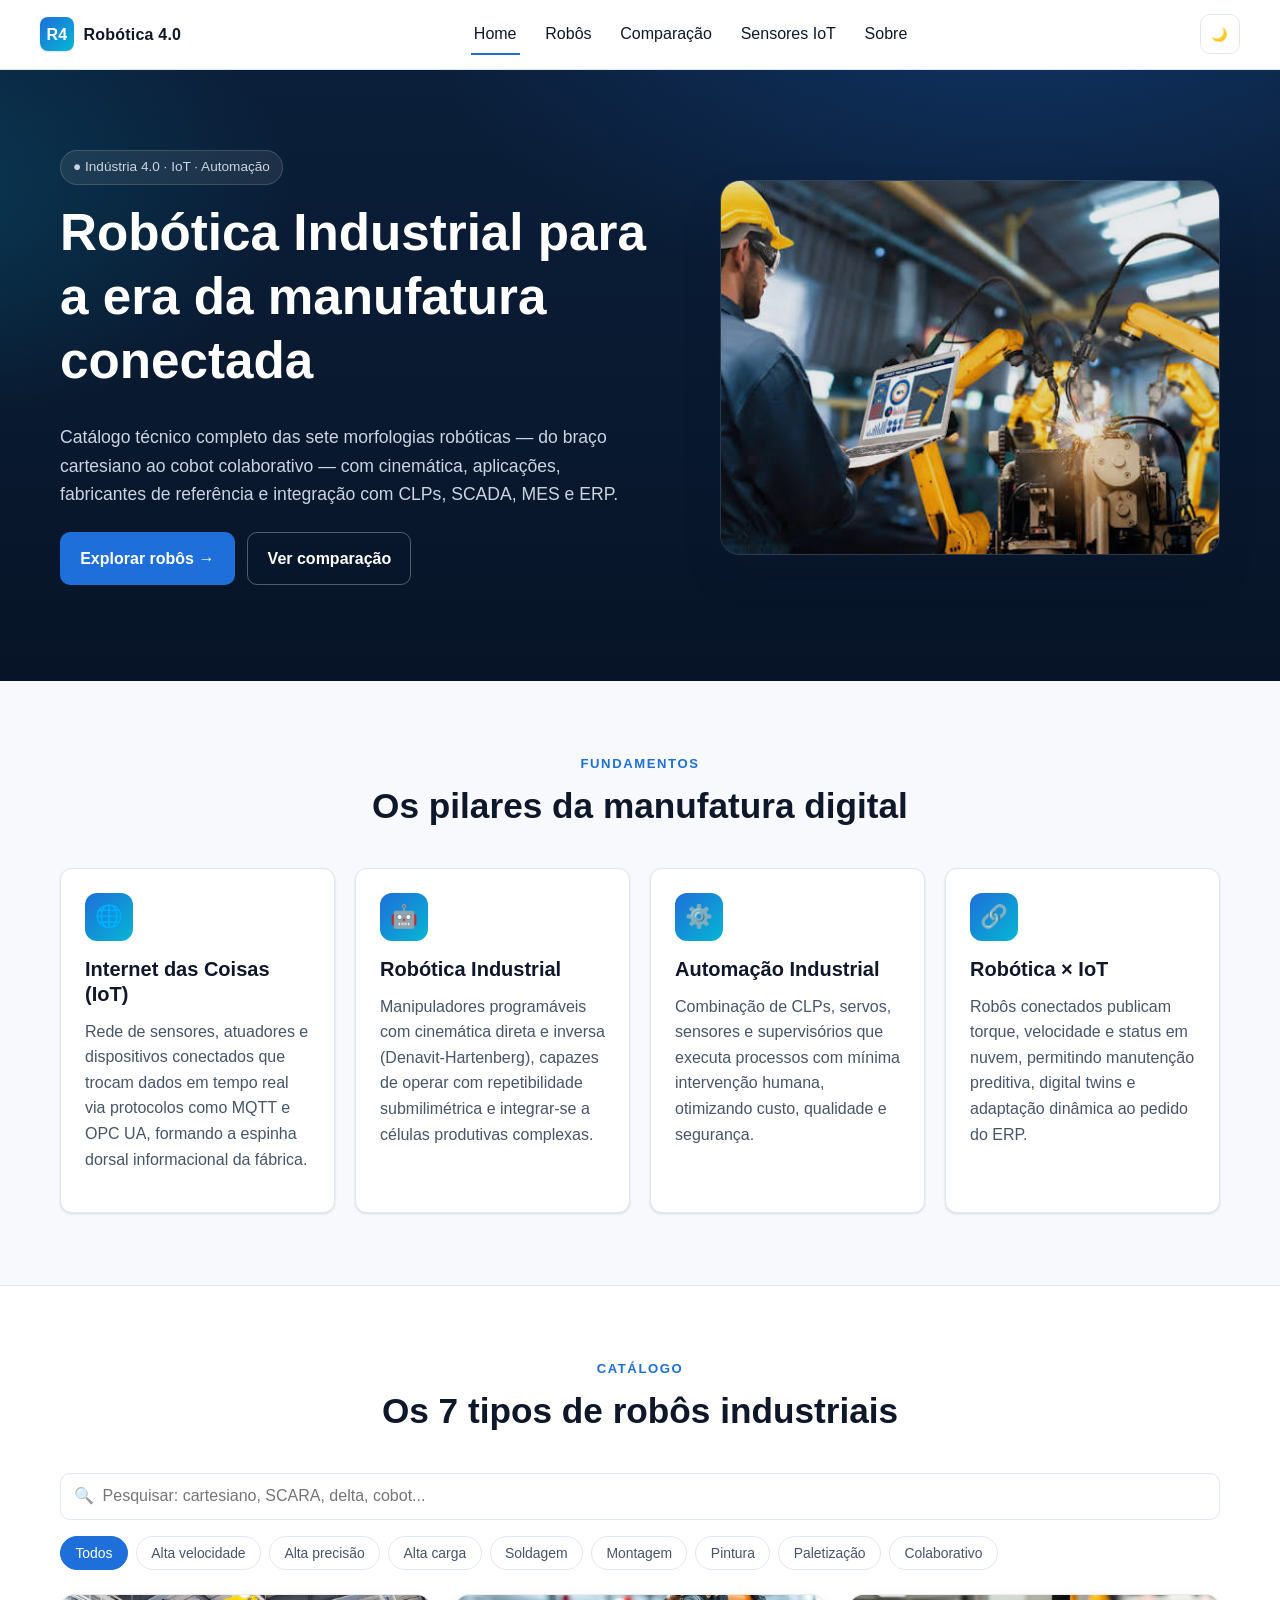
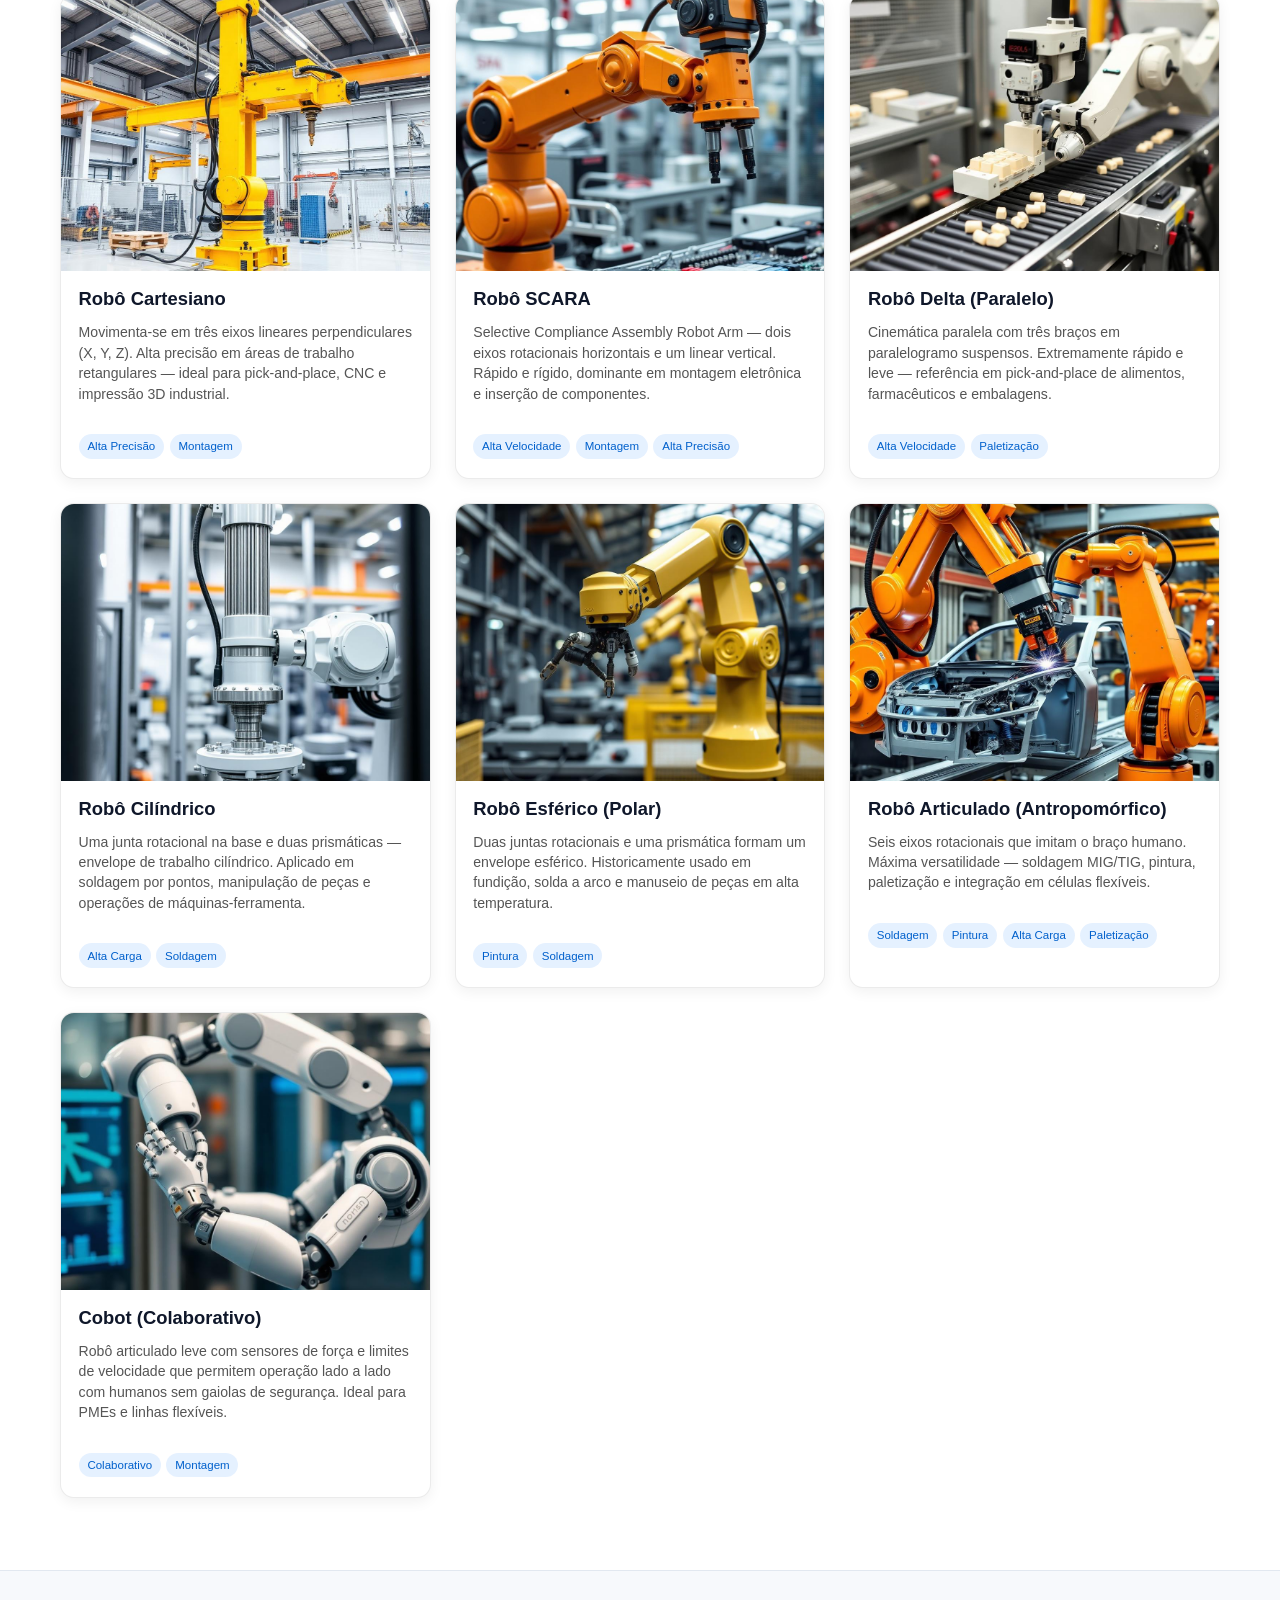
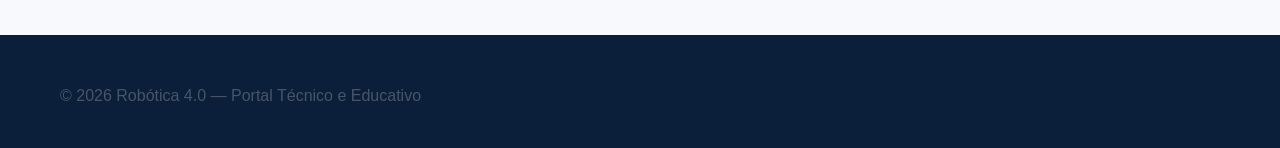
==== index.html @ 8efeae7a "Primeiro commit do projeto" ====
<!DOCTYPE html>
<html lang="pt-BR">
<head>
<meta charset="UTF-8"/>
<meta name="viewport" content="width=device-width, initial-scale=1"/>
<meta name="description" content="Portal técnico e educativo sobre Robótica Industrial, IoT e Indústria 4.0. Sete morfologias robóticas, fabricantes e integração com CLPs, SCADA, MES e ERP."/>
<title>Robótica Industrial 4.0 — Portal Técnico e Educativo</title>
<link rel="stylesheet" href="css/style.css"/>
<link rel="stylesheet" href="css/animations.css"/>
<link rel="stylesheet" href="css/responsive.css"/>
<style>
.grid-robos{display:grid;grid-template-columns:repeat(auto-fill,minmax(300px,1fr));gap:1.5rem;margin-top:1.5rem}
.robo-card{background:var(--card-bg,#fff);border:1px solid rgba(0,0,0,.08);border-radius:14px;overflow:hidden;box-shadow:0 4px 14px rgba(0,0,0,.06);transition:transform .25s ease,box-shadow .25s ease;display:flex;flex-direction:column}
.robo-card:hover{transform:translateY(-4px);box-shadow:0 10px 28px rgba(0,0,0,.12)}
.robo-img{aspect-ratio:4/3;overflow:hidden;background:#f2f2f2}
.robo-img img{width:100%;height:100%;object-fit:cover;display:block;transition:transform .4s ease}
.robo-card:hover .robo-img img{transform:scale(1.05)}
.robo-body{padding:1rem 1.1rem 1.2rem;display:flex;flex-direction:column;gap:.5rem}
.robo-body h3{margin:0 0 .25rem;font-size:1.15rem}
.robo-meta{font-size:.88rem;line-height:1.45;color:var(--text-muted,#555)}
.robo-tags{display:flex;flex-wrap:wrap;gap:.35rem;margin-top:.5rem}
.robo-tag{font-size:.72rem;padding:.2rem .55rem;border-radius:999px;background:rgba(0,120,255,.1);color:#0060cc;text-transform:capitalize}
.robo-card.oculto{display:none}
</style>
</head>
<body>

<header class="site-header">
  <div class="container nav">
    <a href="index.html" class="logo"><span class="logo-mark">R4</span> Robótica 4.0</a>
    <nav>
      <ul class="nav-menu">
        <li><a href="index.html">Home</a></li>
        <li><a href="index.html#robos">Robôs</a></li>
        <li><a href="compare.html">Comparação</a></li>
        <li><a href="sensores.html">Sensores IoT</a></li>
        <li><a href="about.html">Sobre</a></li>
      </ul>
    </nav>
    <div style="display:flex;gap:.5rem;align-items:center">
      <button class="icone-btn" id="toggle-tema" title="Alternar tema">🌙</button>
      <button class="icone-btn hamburguer" aria-label="Menu" aria-expanded="false">☰</button>
    </div>
  </div>
</header>

<section class="hero">
  <div class="container">
    <div class="anim-fade-up">
      <span class="badge">● Indústria 4.0 · IoT · Automação</span>
      <h1>Robótica Industrial para a era da manufatura conectada</h1>
      <p>Catálogo técnico completo das sete morfologias robóticas — do braço cartesiano ao cobot colaborativo — com cinemática, aplicações, fabricantes de referência e integração com CLPs, SCADA, MES e ERP.</p>
      <div class="hero-acoes">
        <a href="#robos" class="btn btn-primario">Explorar robôs →</a>
        <a href="compare.html" class="btn btn-secundario">Ver comparação</a>
      </div>
    </div>
    <div class="hero-visual anim-fade-in">
      <img src="images/industrialRobo.jpg" alt="Braço robótico industrial em operação"/>
    </div>
  </div>
</section>

<main>
<section class="secao">
  <div class="container">
    <div class="secao-titulo"><small>Fundamentos</small><h2>Os pilares da manufatura digital</h2></div>
    <div class="conceitos">
      <article class="conceito-card reveal"><div class="conceito-icon">🌐</div><h3>Internet das Coisas (IoT)</h3><p>Rede de sensores, atuadores e dispositivos conectados que trocam dados em tempo real via protocolos como MQTT e OPC UA, formando a espinha dorsal informacional da fábrica.</p></article>
      <article class="conceito-card reveal"><div class="conceito-icon">🤖</div><h3>Robótica Industrial</h3><p>Manipuladores programáveis com cinemática direta e inversa (Denavit-Hartenberg), capazes de operar com repetibilidade submilimétrica e integrar-se a células produtivas complexas.</p></article>
      <article class="conceito-card reveal"><div class="conceito-icon">⚙️</div><h3>Automação Industrial</h3><p>Combinação de CLPs, servos, sensores e supervisórios que executa processos com mínima intervenção humana, otimizando custo, qualidade e segurança.</p></article>
      <article class="conceito-card reveal"><div class="conceito-icon">🔗</div><h3>Robótica × IoT</h3><p>Robôs conectados publicam torque, velocidade e status em nuvem, permitindo manutenção preditiva, digital twins e adaptação dinâmica ao pedido do ERP.</p></article>
    </div>
  </div>
</section>

<section class="secao secao-alt" id="robos">
  <div class="container">
    <div class="secao-titulo"><small>Catálogo</small><h2>Os 7 tipos de robôs industriais</h2></div>

    <div class="ferramentas">
      <div class="busca"><input type="search" id="busca-robo" placeholder="Pesquisar: cartesiano, SCARA, delta, cobot..."/></div>
      <div class="filtros" role="tablist" aria-label="Filtros">
        <button class="chip ativo" data-filtro="todos">Todos</button>
        <button class="chip" data-filtro="alta-velocidade">Alta velocidade</button>
        <button class="chip" data-filtro="alta-precisao">Alta precisão</button>
        <button class="chip" data-filtro="alta-carga">Alta carga</button>
        <button class="chip" data-filtro="soldagem">Soldagem</button>
        <button class="chip" data-filtro="montagem">Montagem</button>
        <button class="chip" data-filtro="pintura">Pintura</button>
        <button class="chip" data-filtro="paletizacao">Paletização</button>
        <button class="chip" data-filtro="colaborativo">Colaborativo</button>
      </div>
    </div>

    <div class="grid-robos" id="grid-robos">

      <article class="robo-card reveal" data-tags="alta-precisao montagem" data-nome="robô cartesiano">
        <div class="robo-img"><img src="images/cartesiano.jpg" alt="Robô Cartesiano"/></div>
        <div class="robo-body">
          <h3>Robô Cartesiano</h3>
          <p class="robo-meta">Movimenta-se em três eixos lineares perpendiculares (X, Y, Z). Alta precisão em áreas de trabalho retangulares — ideal para pick-and-place, CNC e impressão 3D industrial.</p>
          <div class="robo-tags"><span class="robo-tag">alta precisão</span><span class="robo-tag">montagem</span></div>
        </div>
      </article>

      <article class="robo-card reveal" data-tags="alta-velocidade montagem alta-precisao" data-nome="robô scara">
        <div class="robo-img"><img src="images/scara.jpg" alt="Robô SCARA"/></div>
        <div class="robo-body">
          <h3>Robô SCARA</h3>
          <p class="robo-meta">Selective Compliance Assembly Robot Arm — dois eixos rotacionais horizontais e um linear vertical. Rápido e rígido, dominante em montagem eletrônica e inserção de componentes.</p>
          <div class="robo-tags"><span class="robo-tag">alta velocidade</span><span class="robo-tag">montagem</span><span class="robo-tag">alta precisão</span></div>
        </div>
      </article>

      <article class="robo-card reveal" data-tags="alta-velocidade paletizacao" data-nome="robô delta paralelo">
        <div class="robo-img"><img src="images/delta.jpg" alt="Robô Delta"/></div>
        <div class="robo-body">
          <h3>Robô Delta (Paralelo)</h3>
          <p class="robo-meta">Cinemática paralela com três braços em paralelogramo suspensos. Extremamente rápido e leve — referência em pick-and-place de alimentos, farmacêuticos e embalagens.</p>
          <div class="robo-tags"><span class="robo-tag">alta velocidade</span><span class="robo-tag">paletização</span></div>
        </div>
      </article>

      <article class="robo-card reveal" data-tags="alta-carga soldagem" data-nome="robô cilíndrico">
        <div class="robo-img"><img src="images/cilindrico.jpg" alt="Robô Cilíndrico"/></div>
        <div class="robo-body">
          <h3>Robô Cilíndrico</h3>
          <p class="robo-meta">Uma junta rotacional na base e duas prismáticas — envelope de trabalho cilíndrico. Aplicado em soldagem por pontos, manipulação de peças e operações de máquinas-ferramenta.</p>
          <div class="robo-tags"><span class="robo-tag">alta carga</span><span class="robo-tag">soldagem</span></div>
        </div>
      </article>

      <article class="robo-card reveal" data-tags="pintura soldagem" data-nome="robô esférico polar">
        <div class="robo-img"><img src="images/esferico.jpg" alt="Robô Esférico"/></div>
        <div class="robo-body">
          <h3>Robô Esférico (Polar)</h3>
          <p class="robo-meta">Duas juntas rotacionais e uma prismática formam um envelope esférico. Historicamente usado em fundição, solda a arco e manuseio de peças em alta temperatura.</p>
          <div class="robo-tags"><span class="robo-tag">pintura</span><span class="robo-tag">soldagem</span></div>
        </div>
      </article>

      <article class="robo-card reveal" data-tags="soldagem pintura alta-carga paletizacao" data-nome="robô articulado antropomórfico">
        <div class="robo-img"><img src="images/articulado.jpg" alt="Robô Articulado"/></div>
        <div class="robo-body">
          <h3>Robô Articulado (Antropomórfico)</h3>
          <p class="robo-meta">Seis eixos rotacionais que imitam o braço humano. Máxima versatilidade — soldagem MIG/TIG, pintura, paletização e integração em células flexíveis.</p>
          <div class="robo-tags"><span class="robo-tag">soldagem</span><span class="robo-tag">pintura</span><span class="robo-tag">alta carga</span><span class="robo-tag">paletização</span></div>
        </div>
      </article>

      <article class="robo-card reveal" data-tags="colaborativo montagem" data-nome="cobot colaborativo">
        <div class="robo-img"><img src="images/cobot.jpg" alt="Cobot Colaborativo"/></div>
        <div class="robo-body">
          <h3>Cobot (Colaborativo)</h3>
          <p class="robo-meta">Robô articulado leve com sensores de força e limites de velocidade que permitem operação lado a lado com humanos sem gaiolas de segurança. Ideal para PMEs e linhas flexíveis.</p>
          <div class="robo-tags"><span class="robo-tag">colaborativo</span><span class="robo-tag">montagem</span></div>
        </div>
      </article>

    </div>
  </div>
</section>
</main>

<footer class="site-footer">
  <div class="container">
    <p>© <span id="ano"></span> Robótica 4.0 — Portal Técnico e Educativo</p>
  </div>
</footer>

<div class="modal" id="modal" aria-hidden="true">
  <button class="modal-fechar" aria-label="Fechar">✕</button>
  <img src="" alt=""/>
</div>

<script>document.getElementById("ano").textContent = new Date().getFullYear();</script>
<script src="js/script.js"></script>
<script src="js/menu.js"></script>
<script>
// Busca + filtros (substitui cards.js/search.js pois os cards já estão no HTML)
(function(){
  const busca = document.getElementById('busca-robo');
  const chips = document.querySelectorAll('.chip');
  const cards = document.querySelectorAll('.robo-card');
  let filtro = 'todos';
  function aplicar(){
    const q = (busca?.value || '').toLowerCase().trim();
    cards.forEach(c=>{
      const nome = (c.getAttribute('data-nome')||'').toLowerCase();
      const tags = (c.getAttribute('data-tags')||'').toLowerCase();
      const okFiltro = filtro==='todos' || tags.split(/\s+/).includes(filtro);
      const okBusca = !q || nome.includes(q) || tags.includes(q);
      c.classList.toggle('oculto', !(okFiltro && okBusca));
    });
  }
  chips.forEach(ch=>ch.addEventListener('click',()=>{
    chips.forEach(x=>x.classList.remove('ativo'));
    ch.classList.add('ativo');
    filtro = ch.getAttribute('data-filtro');
    aplicar();
  }));
  busca?.addEventListener('input', aplicar);
})();
</script>
</body>
</html>
---- css/style.css ----
/* =========================================================
   ROBÓTICA INDUSTRIAL — Estilo Principal
   Design inspirado em Indústria 4.0 (azul / cinza / branco)
   ========================================================= */

/* Variáveis globais de tema */
:root {
  --azul-900: #0b1f3a;
  --azul-700: #123c6e;
  --azul-500: #1e6fd9;
  --azul-300: #64a6ff;
  --ciano:    #06b6d4;
  --cinza-900:#0f172a;
  --cinza-700:#334155;
  --cinza-500:#64748b;
  --cinza-300:#cbd5e1;
  --cinza-100:#f1f5f9;
  --branco:   #ffffff;

  --bg:        #f7f9fc;
  --superficie:#ffffff;
  --texto:     #0f172a;
  --texto-suave:#475569;
  --borda:     #e2e8f0;

  --primaria:  var(--azul-500);
  --primaria-hover: var(--azul-700);
  --acento:    var(--ciano);

  --sombra-sm: 0 1px 2px rgba(15,23,42,.06), 0 1px 3px rgba(15,23,42,.08);
  --sombra-md: 0 6px 20px rgba(15,23,42,.08);
  --sombra-lg: 0 20px 40px rgba(15,23,42,.12);

  --raio-sm: 6px;
  --raio:    12px;
  --raio-lg: 20px;

  --largura-max: 1200px;

  --transicao: 250ms cubic-bezier(.2,.7,.2,1);
}

/* Tema escuro */
html[data-tema="escuro"] {
  --bg:        #0b1220;
  --superficie:#111a2e;
  --texto:     #e2e8f0;
  --texto-suave:#94a3b8;
  --borda:     #1e293b;
  --primaria:  var(--azul-300);
  --primaria-hover: var(--azul-500);
}

/* Reset básico */
*, *::before, *::after { box-sizing: border-box; }
html { scroll-behavior: smooth; }
body {
  margin: 0;
  font-family: 'Segoe UI', Roboto, 'Helvetica Neue', Arial, sans-serif;
  background: var(--bg);
  color: var(--texto);
  line-height: 1.6;
  -webkit-font-smoothing: antialiased;
}
img { max-width: 100%; display: block; }
a { color: var(--primaria); text-decoration: none; transition: color var(--transicao); }
a:hover { color: var(--primaria-hover); }
h1,h2,h3,h4 { color: var(--texto); line-height: 1.25; margin: 0 0 .6em; }
h1 { font-size: clamp(1.9rem, 3vw + 1rem, 3.2rem); }
h2 { font-size: clamp(1.5rem, 1.5vw + 1rem, 2.2rem); }
h3 { font-size: 1.25rem; }
p  { color: var(--texto-suave); margin: 0 0 1em; }

.container {
  max-width: var(--largura-max);
  margin: 0 auto;
  padding: 0 1.25rem;
}

/* ---------------- Header / Menu ---------------- */
.site-header {
  position: sticky; top: 0; z-index: 100;
  background: color-mix(in srgb, var(--superficie) 92%, transparent);
  backdrop-filter: saturate(160%) blur(12px);
  border-bottom: 1px solid var(--borda);
}
.nav {
  display: flex; align-items: center; justify-content: space-between;
  padding: .9rem 0;
}
.logo {
  display: flex; align-items: center; gap: .6rem;
  font-weight: 800; letter-spacing: .2px; color: var(--texto);
}
.logo-mark {
  width: 34px; height: 34px; border-radius: 8px;
  background: linear-gradient(135deg, var(--azul-500), var(--ciano));
  display: grid; place-items: center; color: #fff; font-weight: 900;
  box-shadow: var(--sombra-sm);
}
.nav-menu {
  display: flex; gap: 1.4rem; align-items: center; list-style: none; margin: 0; padding: 0;
}
.nav-menu a {
  color: var(--texto); font-weight: 500; padding: .4rem .2rem; position: relative;
}
.nav-menu a::after {
  content: ""; position: absolute; left: 0; bottom: -6px; height: 2px; width: 0;
  background: var(--primaria); transition: width var(--transicao);
}
.nav-menu a:hover::after, .nav-menu a.ativo::after { width: 100%; }

.icone-btn {
  background: transparent; border: 1px solid var(--borda); color: var(--texto);
  width: 40px; height: 40px; border-radius: 10px; cursor: pointer;
  display: grid; place-items: center; transition: all var(--transicao);
}
.icone-btn:hover { background: var(--cinza-100); }
html[data-tema="escuro"] .icone-btn:hover { background: #1e293b; }

.hamburguer { display: none; }

/* ---------------- Hero ---------------- */
.hero {
  position: relative; overflow: hidden;
  background:
    radial-gradient(1000px 500px at 80% -10%, rgba(30,111,217,.25), transparent 60%),
    radial-gradient(700px 400px at -10% 20%, rgba(6,182,212,.20), transparent 60%),
    linear-gradient(180deg, var(--azul-900), #071427);
  color: #fff;
  padding: 5rem 0 6rem;
}
.hero .container {
  display: grid; grid-template-columns: 1.1fr .9fr; gap: 3rem; align-items: center;
}
.hero h1 { color: #fff; }
.hero p { color: #cbd5e1; font-size: 1.1rem; max-width: 60ch; }
.hero .badge {
  display: inline-flex; align-items: center; gap: .5rem;
  background: rgba(255,255,255,.08); border: 1px solid rgba(255,255,255,.15);
  padding: .35rem .75rem; border-radius: 999px; font-size: .85rem; color: #cbd5e1;
  margin-bottom: 1rem;
}
.hero-acoes { display: flex; gap: .8rem; margin-top: 1.5rem; flex-wrap: wrap; }

.btn {
  display: inline-flex; align-items: center; gap: .5rem;
  padding: .8rem 1.2rem; border-radius: 10px; border: 1px solid transparent;
  font-weight: 600; cursor: pointer; transition: all var(--transicao);
  text-decoration: none;
}
.btn-primario { background: var(--primaria); color: #fff; }
.btn-primario:hover { background: var(--primaria-hover); color: #fff; transform: translateY(-1px); box-shadow: var(--sombra-md); }
.btn-secundario { background: transparent; color: #fff; border-color: rgba(255,255,255,.3); }
.btn-secundario:hover { background: rgba(255,255,255,.08); color: #fff; }
.btn-outline { background: transparent; color: var(--primaria); border-color: var(--primaria); }
.btn-outline:hover { background: var(--primaria); color: #fff; }

.hero-visual {
  position: relative; aspect-ratio: 4/3; border-radius: var(--raio-lg);
  background: linear-gradient(135deg, rgba(255,255,255,.05), rgba(255,255,255,.02));
  border: 1px solid rgba(255,255,255,.12);
  overflow: hidden; box-shadow: var(--sombra-lg);
}
.hero-visual img { width: 100%; height: 100%; object-fit: cover; opacity: .9; }

/* ---------------- Seções ---------------- */
.secao { padding: 4.5rem 0; }
.secao-titulo {
  text-align: center; margin-bottom: 2.5rem;
}
.secao-titulo small {
  display: block; color: var(--primaria); font-weight: 700; letter-spacing: .12em;
  text-transform: uppercase; font-size: .82rem; margin-bottom: .6rem;
}
.secao-titulo h2 { margin: 0; }
.secao-alt { background: var(--superficie); border-top: 1px solid var(--borda); border-bottom: 1px solid var(--borda); }

.conceitos { display: grid; grid-template-columns: repeat(auto-fit, minmax(260px, 1fr)); gap: 1.25rem; }
.conceito-card {
  background: var(--superficie); border: 1px solid var(--borda);
  border-radius: var(--raio); padding: 1.5rem; box-shadow: var(--sombra-sm);
  transition: all var(--transicao);
}
.conceito-card:hover { transform: translateY(-4px); box-shadow: var(--sombra-md); border-color: var(--azul-300); }
.conceito-icon {
  width: 48px; height: 48px; border-radius: 12px;
  background: linear-gradient(135deg, var(--azul-500), var(--ciano));
  color: #fff; display: grid; place-items: center; font-size: 1.4rem; font-weight: 800; margin-bottom: 1rem;
}

/* ---------------- Ferramentas (busca e filtros) ---------------- */
.ferramentas {
  display: flex; flex-wrap: wrap; gap: 1rem; align-items: center; justify-content: space-between;
  margin-bottom: 1.5rem;
}
.busca {
  flex: 1 1 300px; position: relative;
}
.busca input {
  width: 100%; padding: .85rem 1rem .85rem 2.6rem;
  border: 1px solid var(--borda); border-radius: 10px;
  background: var(--superficie); color: var(--texto); font-size: 1rem;
  transition: border-color var(--transicao), box-shadow var(--transicao);
}
.busca input:focus { outline: none; border-color: var(--primaria); box-shadow: 0 0 0 3px rgba(30,111,217,.15); }
.busca::before {
  content: "🔍"; position: absolute; left: .9rem; top: 50%; transform: translateY(-50%); opacity: .6;
}

.filtros { display: flex; flex-wrap: wrap; gap: .5rem; }
.chip {
  padding: .5rem .9rem; border-radius: 999px; border: 1px solid var(--borda);
  background: var(--superficie); color: var(--texto-suave); cursor: pointer;
  font-size: .87rem; font-weight: 500; transition: all var(--transicao);
}
.chip:hover { border-color: var(--primaria); color: var(--primaria); }
.chip.ativo { background: var(--primaria); color: #fff; border-color: var(--primaria); }

/* ---------------- Grid de robôs ---------------- */
.grid-robos {
  display: grid; grid-template-columns: repeat(auto-fill, minmax(280px, 1fr)); gap: 1.5rem;
}
.card-robo {
  background: var(--superficie); border: 1px solid var(--borda); border-radius: var(--raio-lg);
  overflow: hidden; display: flex; flex-direction: column; box-shadow: var(--sombra-sm);
  transition: transform var(--transicao), box-shadow var(--transicao), border-color var(--transicao);
  opacity: 0; transform: translateY(20px);
}
.card-robo.visivel { opacity: 1; transform: translateY(0); }
.card-robo:hover { transform: translateY(-6px); box-shadow: var(--sombra-lg); border-color: var(--azul-300); }
.card-robo .miniatura { aspect-ratio: 16/10; overflow: hidden; background: #0e1a2f; }
.card-robo .miniatura img {
  width: 100%; height: 100%; object-fit: cover;
  transition: transform 600ms cubic-bezier(.2,.7,.2,1);
}
.card-robo:hover .miniatura img { transform: scale(1.06); }
.card-robo-conteudo { padding: 1.25rem; display: flex; flex-direction: column; gap: .6rem; flex: 1; }
.card-robo h3 { margin: 0; }
.card-robo p { margin: 0; font-size: .93rem; }
.card-robo-tags { display: flex; flex-wrap: wrap; gap: .35rem; margin-top: .3rem; }
.tag {
  font-size: .72rem; padding: .2rem .55rem; border-radius: 999px;
  background: rgba(30,111,217,.1); color: var(--primaria); font-weight: 600; text-transform: capitalize;
}
.card-robo .btn { align-self: flex-start; margin-top: auto; }

/* ---------------- Página do robô ---------------- */
.robo-header {
  padding: 3rem 0 2rem;
  background:
    radial-gradient(600px 300px at 90% 0%, rgba(30,111,217,.18), transparent 60%),
    linear-gradient(180deg, var(--azul-900), #0a1830);
  color: #fff;
}
.robo-header h1 { color: #fff; }
.robo-header p { color: #cbd5e1; max-width: 70ch; }
.breadcrumb { color: #94a3b8; font-size: .9rem; margin-bottom: .8rem; }
.breadcrumb a { color: #cbd5e1; }
.robo-hero-grid { display: grid; grid-template-columns: 1.2fr .8fr; gap: 2rem; align-items: center; }
.robo-hero-grid img {
  width: 100%; aspect-ratio: 4/3; object-fit: cover; border-radius: var(--raio-lg);
  border: 1px solid rgba(255,255,255,.15); box-shadow: var(--sombra-lg); cursor: zoom-in;
}

.robo-secoes { display: grid; grid-template-columns: repeat(auto-fit, minmax(280px, 1fr)); gap: 1.25rem; }
.painel {
  background: var(--superficie); border: 1px solid var(--borda); border-radius: var(--raio);
  padding: 1.5rem; box-shadow: var(--sombra-sm);
}
.painel h3 {
  display: flex; align-items: center; gap: .5rem; margin-top: 0;
  color: var(--azul-700);
}
html[data-tema="escuro"] .painel h3 { color: var(--azul-300); }
.painel ul { padding-left: 1.15rem; margin: 0; }
.painel li { margin: .3rem 0; color: var(--texto-suave); }

/* Tabela */
.tabela-wrap { overflow-x: auto; border-radius: var(--raio); border: 1px solid var(--borda); }
table {
  width: 100%; border-collapse: collapse; background: var(--superficie);
}
th, td { padding: .9rem 1rem; text-align: left; border-bottom: 1px solid var(--borda); font-size: .93rem; }
th { background: var(--cinza-100); color: var(--texto); font-weight: 700; }
html[data-tema="escuro"] th { background: #182238; }
tbody tr:hover { background: rgba(30,111,217,.05); }

/* Fabricantes */
.grid-fabricantes { display: grid; grid-template-columns: repeat(auto-fit, minmax(240px, 1fr)); gap: 1rem; }
.fab-card {
  background: var(--superficie); border: 1px solid var(--borda); border-radius: var(--raio);
  padding: 1.25rem; text-align: center; transition: all var(--transicao);
}
.fab-card:hover { transform: translateY(-3px); box-shadow: var(--sombra-md); border-color: var(--azul-300); }
.fab-card img { height: 40px; object-fit: contain; margin: .5rem auto 1rem; }
.fab-card h4 { margin: 0 0 .3rem; color: var(--texto); }
.fab-card .modelo { font-weight: 600; color: var(--primaria); margin-bottom: .5rem; }
.fab-card p { font-size: .88rem; margin: 0; }

/* ---------------- Comparação ---------------- */
.compare-nota { text-align: center; color: var(--texto-suave); margin-bottom: 1.5rem; }

/* ---------------- Formulário ---------------- */
.form-contato {
  background: var(--superficie); border: 1px solid var(--borda); border-radius: var(--raio-lg);
  padding: 2rem; max-width: 720px; margin: 0 auto; box-shadow: var(--sombra-sm);
}
.form-grupo { margin-bottom: 1.1rem; }
.form-grupo label { display: block; font-weight: 600; margin-bottom: .4rem; color: var(--texto); }
.form-grupo input, .form-grupo textarea {
  width: 100%; padding: .75rem .9rem; border: 1px solid var(--borda);
  border-radius: 10px; background: var(--bg); color: var(--texto); font-size: 1rem; font-family: inherit;
  transition: border-color var(--transicao), box-shadow var(--transicao);
}
.form-grupo input:focus, .form-grupo textarea:focus {
  outline: none; border-color: var(--primaria); box-shadow: 0 0 0 3px rgba(30,111,217,.15);
}
.form-grupo .erro { color: #dc2626; font-size: .85rem; margin-top: .3rem; display: none; }
.form-grupo.invalido input, .form-grupo.invalido textarea { border-color: #dc2626; }
.form-grupo.invalido .erro { display: block; }
.mensagem-sucesso {
  margin-top: 1rem; padding: 1rem; border-radius: 10px;
  background: rgba(6, 182, 212, .12); color: #0e7490; border: 1px solid rgba(6,182,212,.3);
  display: none;
}
.mensagem-sucesso.ativa { display: block; }

/* ---------------- Accordion ---------------- */
.accordion { border-top: 1px solid var(--borda); }
.accordion-item { border-bottom: 1px solid var(--borda); }
.accordion-header {
  width: 100%; text-align: left; padding: 1.1rem 0; background: transparent;
  border: none; font-size: 1.05rem; font-weight: 600; cursor: pointer;
  color: var(--texto); display: flex; justify-content: space-between; align-items: center;
}
.accordion-header::after {
  content: "+"; font-size: 1.4rem; color: var(--primaria); transition: transform var(--transicao);
}
.accordion-item.aberto .accordion-header::after { content: "−"; }
.accordion-body {
  max-height: 0; overflow: hidden; transition: max-height 400ms ease;
  color: var(--texto-suave);
}
.accordion-item.aberto .accordion-body { max-height: 500px; padding-bottom: 1rem; }

/* ---------------- Footer ---------------- */
.site-footer {
  background: var(--azul-900); color: #cbd5e1; padding: 3rem 0 1.5rem; margin-top: 4rem;
}
.footer-grid { display: grid; grid-template-columns: repeat(auto-fit, minmax(220px, 1fr)); gap: 2rem; }
.site-footer h4 { color: #fff; }
.site-footer a { color: #cbd5e1; }
.site-footer a:hover { color: #fff; }
.footer-bottom {
  border-top: 1px solid rgba(255,255,255,.1); margin-top: 2rem; padding-top: 1rem;
  text-align: center; font-size: .88rem; color: #94a3b8;
}

/* ---------------- Voltar ao topo ---------------- */
.voltar-topo {
  position: fixed; bottom: 1.5rem; right: 1.5rem; z-index: 90;
  width: 46px; height: 46px; border-radius: 50%; border: none;
  background: var(--primaria); color: #fff; cursor: pointer;
  box-shadow: var(--sombra-lg); font-size: 1.2rem;
  opacity: 0; visibility: hidden; transform: translateY(20px);
  transition: all var(--transicao);
}
.voltar-topo.visivel { opacity: 1; visibility: visible; transform: translateY(0); }
.voltar-topo:hover { background: var(--primaria-hover); }

/* ---------------- Modal ---------------- */
.modal {
  position: fixed; inset: 0; background: rgba(3, 10, 20, .85);
  display: none; align-items: center; justify-content: center; z-index: 200;
  padding: 1rem;
}
.modal.aberto { display: flex; }
.modal img { max-width: 95vw; max-height: 90vh; border-radius: var(--raio); box-shadow: var(--sombra-lg); }
.modal-fechar {
  position: absolute; top: 1rem; right: 1rem; background: rgba(255,255,255,.15); color: #fff;
  border: none; width: 44px; height: 44px; border-radius: 50%; font-size: 1.3rem; cursor: pointer;
}

/* Highlight de busca */
.destacado {
  outline: 3px solid var(--acento);
  outline-offset: 4px;
  animation: pulseHighlight 1.5s ease;
}
@keyframes pulseHighlight {
  0%   { box-shadow: 0 0 0 0 rgba(6,182,212,.6); }
  100% { box-shadow: 0 0 0 20px rgba(6,182,212,0); }
}
---- css/animations.css ----
/* =========================================================
   Animações reutilizáveis
   ========================================================= */

@keyframes fadeInUp {
  from { opacity: 0; transform: translateY(24px); }
  to   { opacity: 1; transform: translateY(0); }
}
@keyframes fadeIn {
  from { opacity: 0; } to { opacity: 1; }
}
@keyframes float {
  0%,100% { transform: translateY(0); }
  50%     { transform: translateY(-6px); }
}

.anim-fade-up { animation: fadeInUp 700ms ease both; }
.anim-fade-in { animation: fadeIn 700ms ease both; }

/* Aparece ao rolar (JS aplica .visivel) */
.reveal {
  opacity: 0; transform: translateY(28px);
  transition: opacity 700ms ease, transform 700ms cubic-bezier(.2,.7,.2,1);
}
.reveal.visivel { opacity: 1; transform: translateY(0); }

.hero-visual { animation: float 6s ease-in-out infinite; }
---- css/responsive.css ----
/* =========================================================
   Responsividade — Mobile, Tablet, Notebook, Desktop
   ========================================================= */

/* Tablet e menor */
@media (max-width: 960px) {
  .hero .container { grid-template-columns: 1fr; }
  .robo-hero-grid { grid-template-columns: 1fr; }
  .hero { padding: 3.5rem 0 4rem; }
}

/* Celular */
@media (max-width: 720px) {
  .hamburguer { display: grid; }

  .nav-menu {
    position: fixed; inset: 64px 0 auto 0;
    background: var(--superficie);
    flex-direction: column; align-items: flex-start;
    padding: 1rem 1.25rem; border-bottom: 1px solid var(--borda);
    gap: .4rem;
    transform: translateY(-120%); transition: transform 300ms ease;
    box-shadow: var(--sombra-md);
  }
  .nav-menu.aberto { transform: translateY(0); }
  .nav-menu li { width: 100%; }
  .nav-menu a { display: block; padding: .8rem 0; width: 100%; }

  .secao { padding: 3rem 0; }
  .form-contato { padding: 1.25rem; }
  .footer-grid { text-align: center; }
}

/* Pequenos */
@media (max-width: 420px) {
  .hero-acoes .btn { width: 100%; justify-content: center; }
  .ferramentas { flex-direction: column; align-items: stretch; }
  .voltar-topo { bottom: 1rem; right: 1rem; }
}
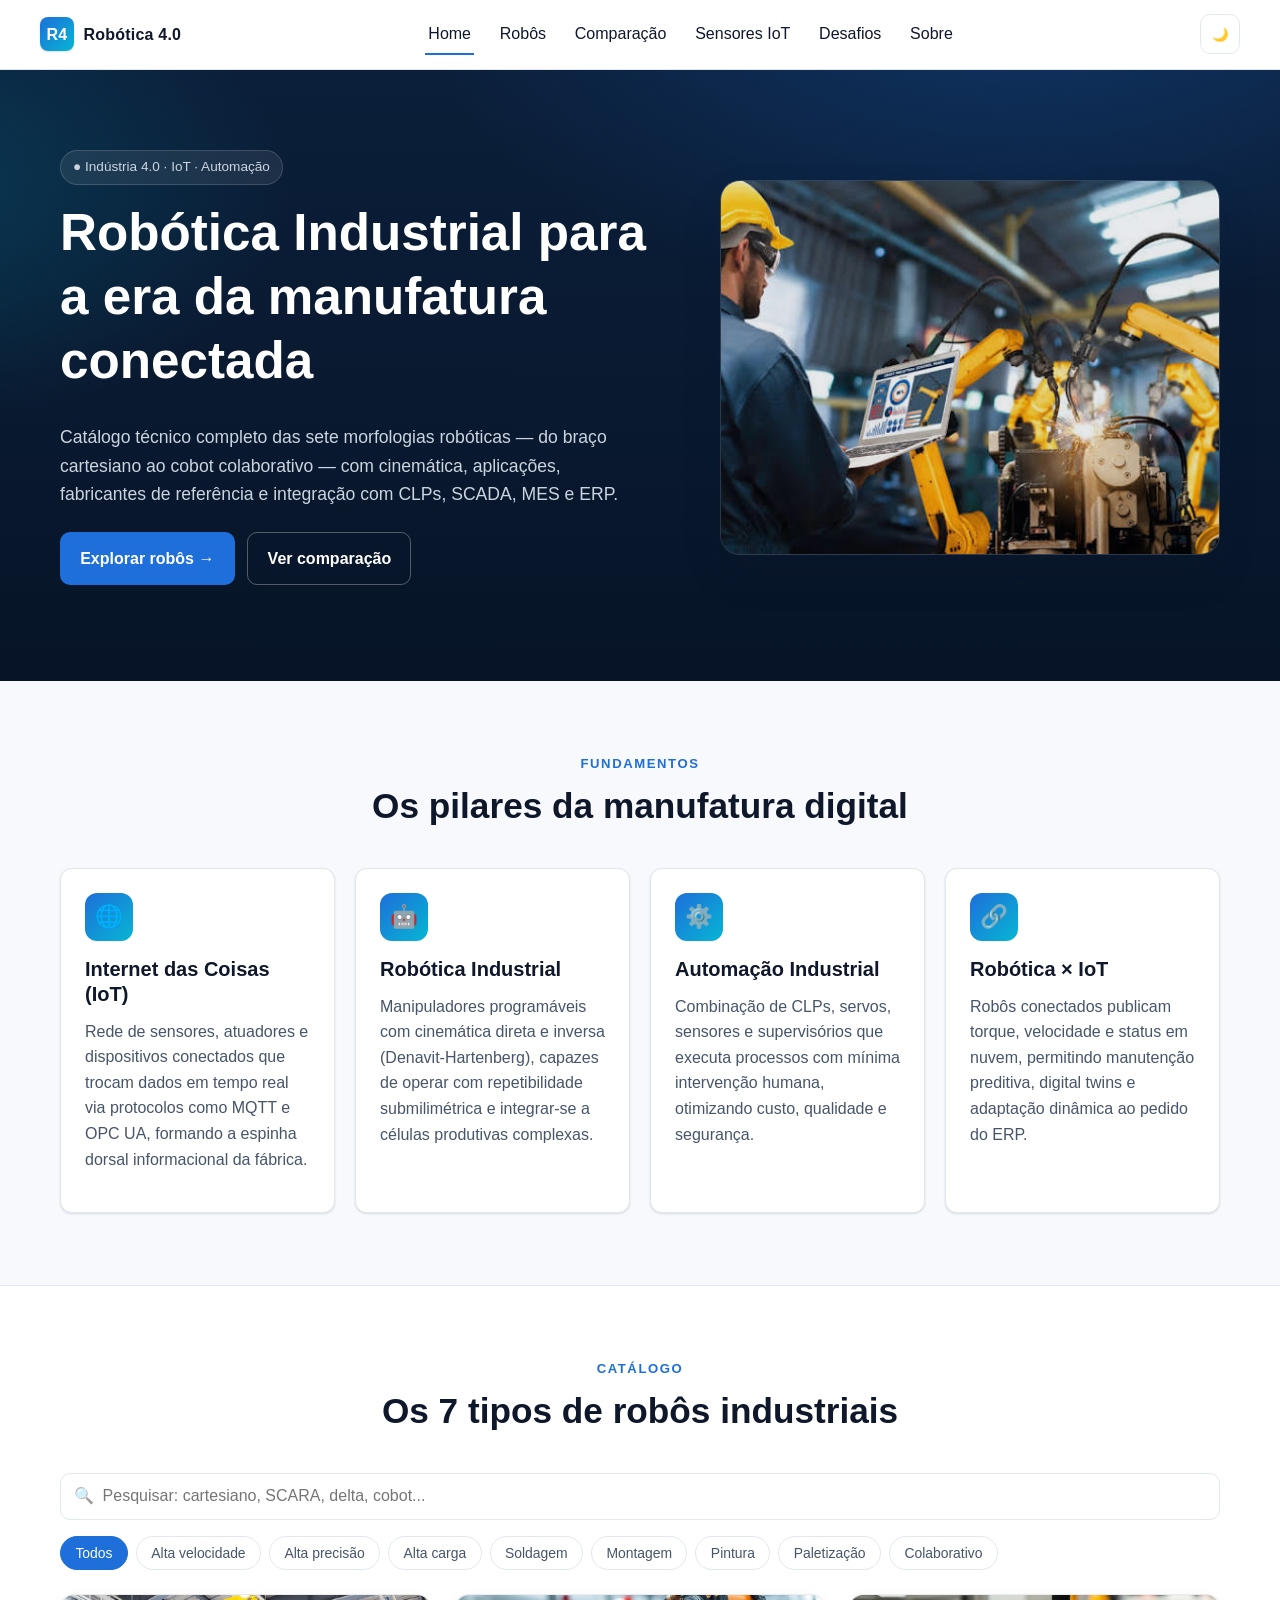
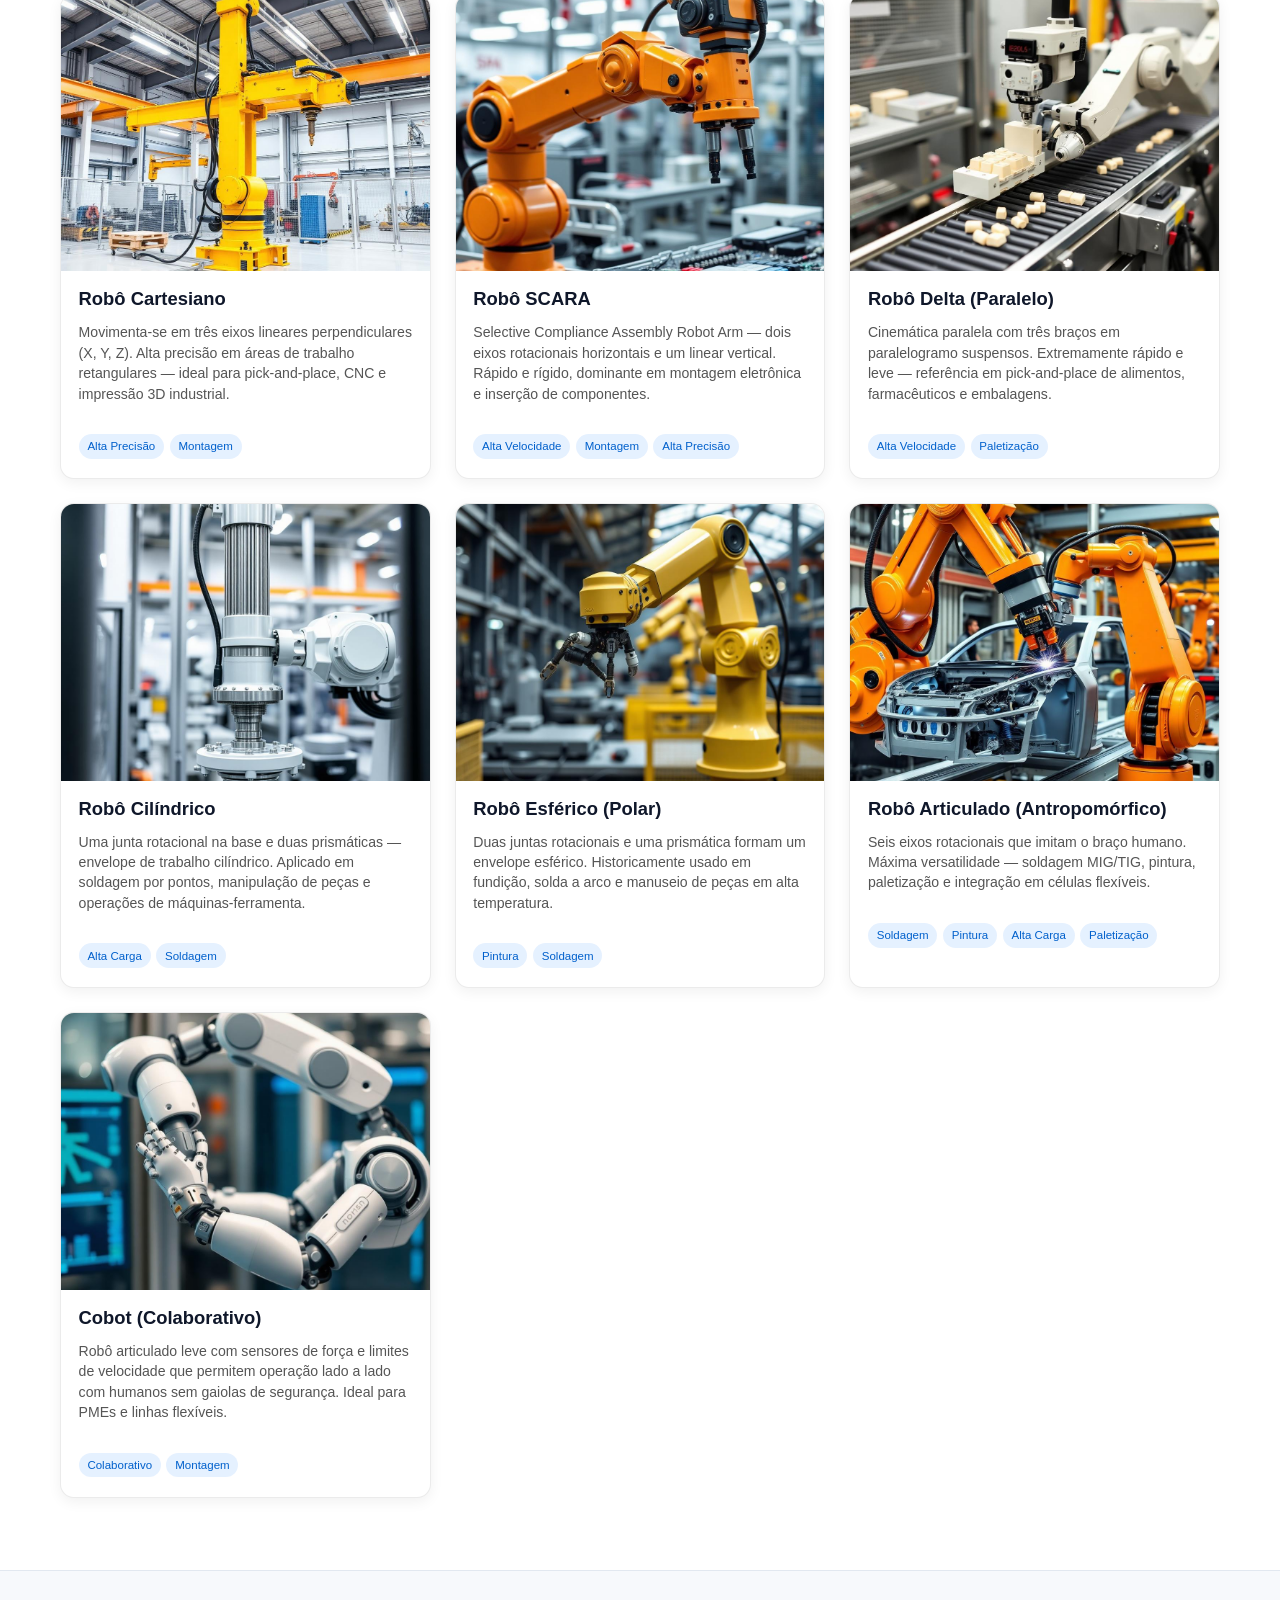
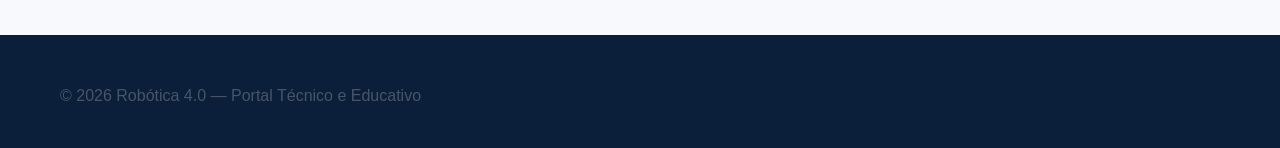
==== commit 7fe66de0: "adoro robos" ====
--- a/index.html
+++ b/index.html
@@ -34,6 +34,7 @@
         <li><a href="index.html#robos">Robôs</a></li>
         <li><a href="compare.html">Comparação</a></li>
         <li><a href="sensores.html">Sensores IoT</a></li>
+        <li><a href="desafios.html">Desafios</a></li>
         <li><a href="about.html">Sobre</a></li>
       </ul>
     </nav>
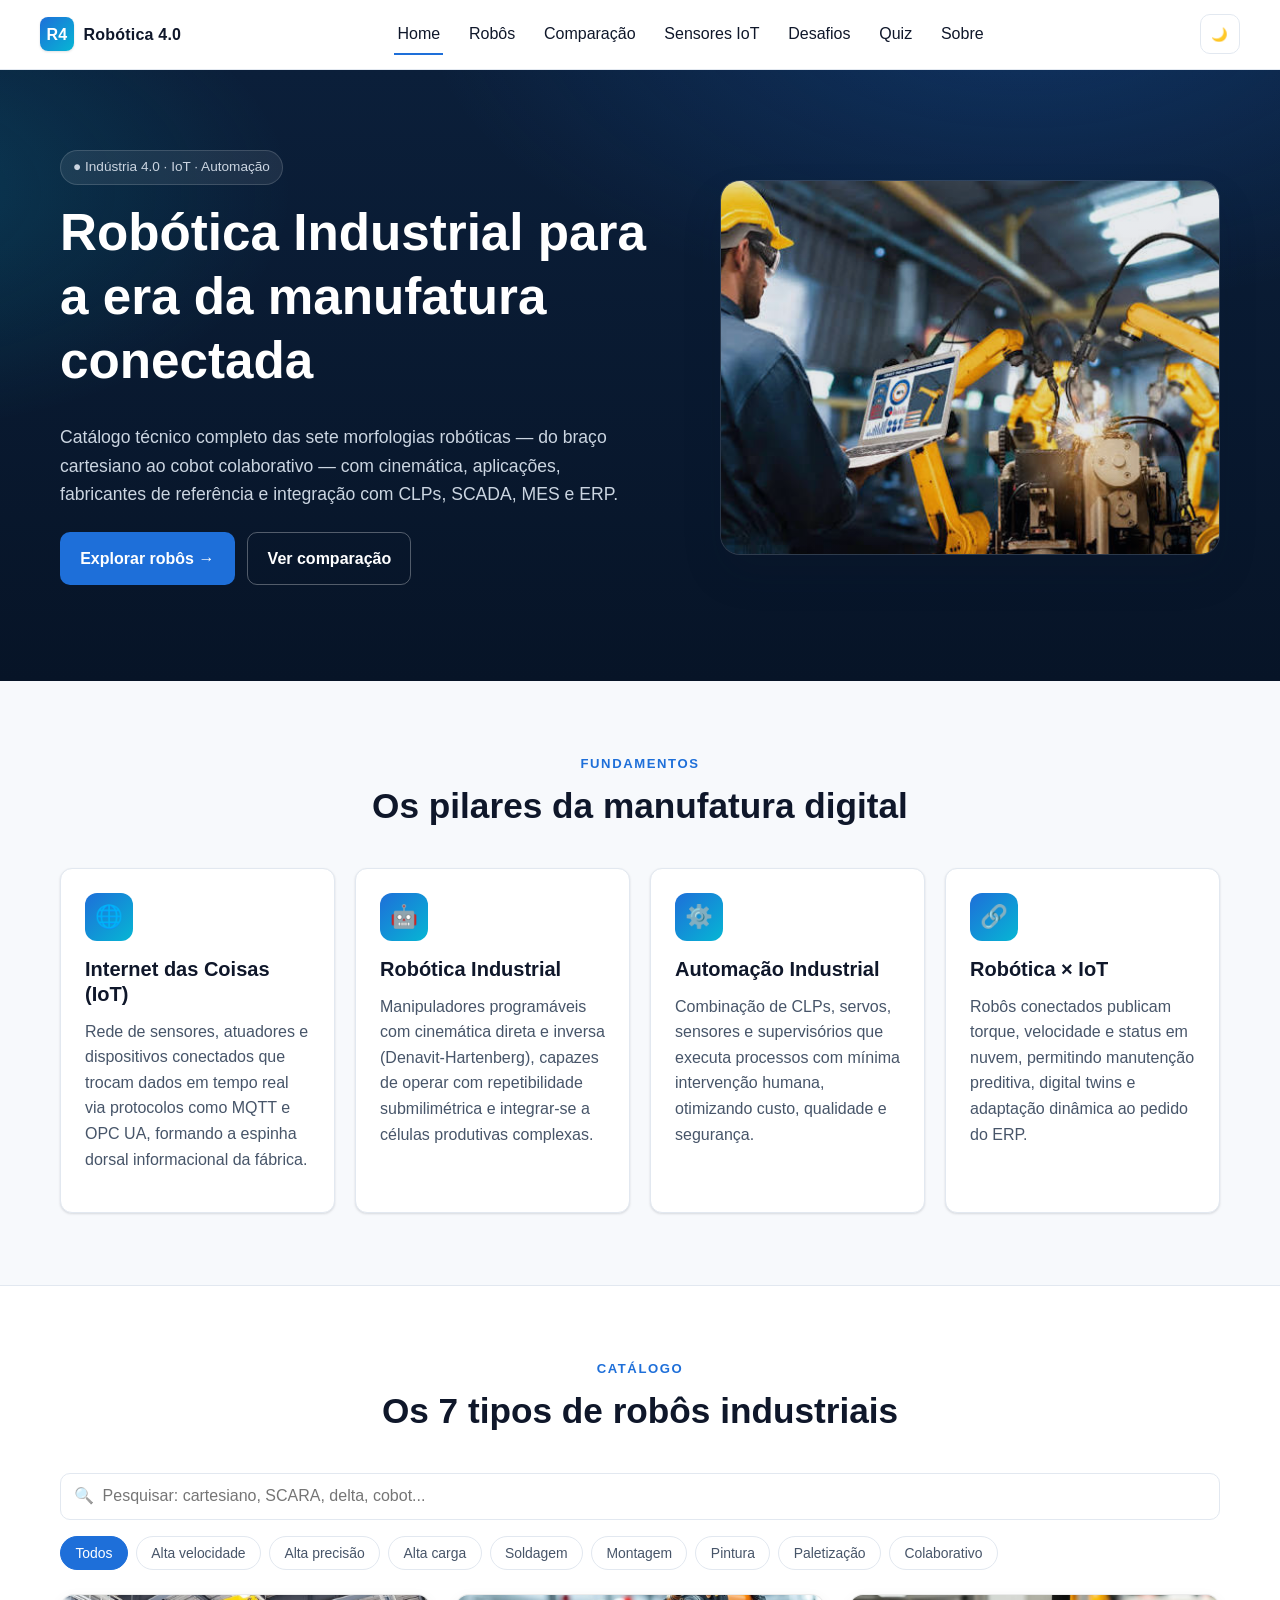
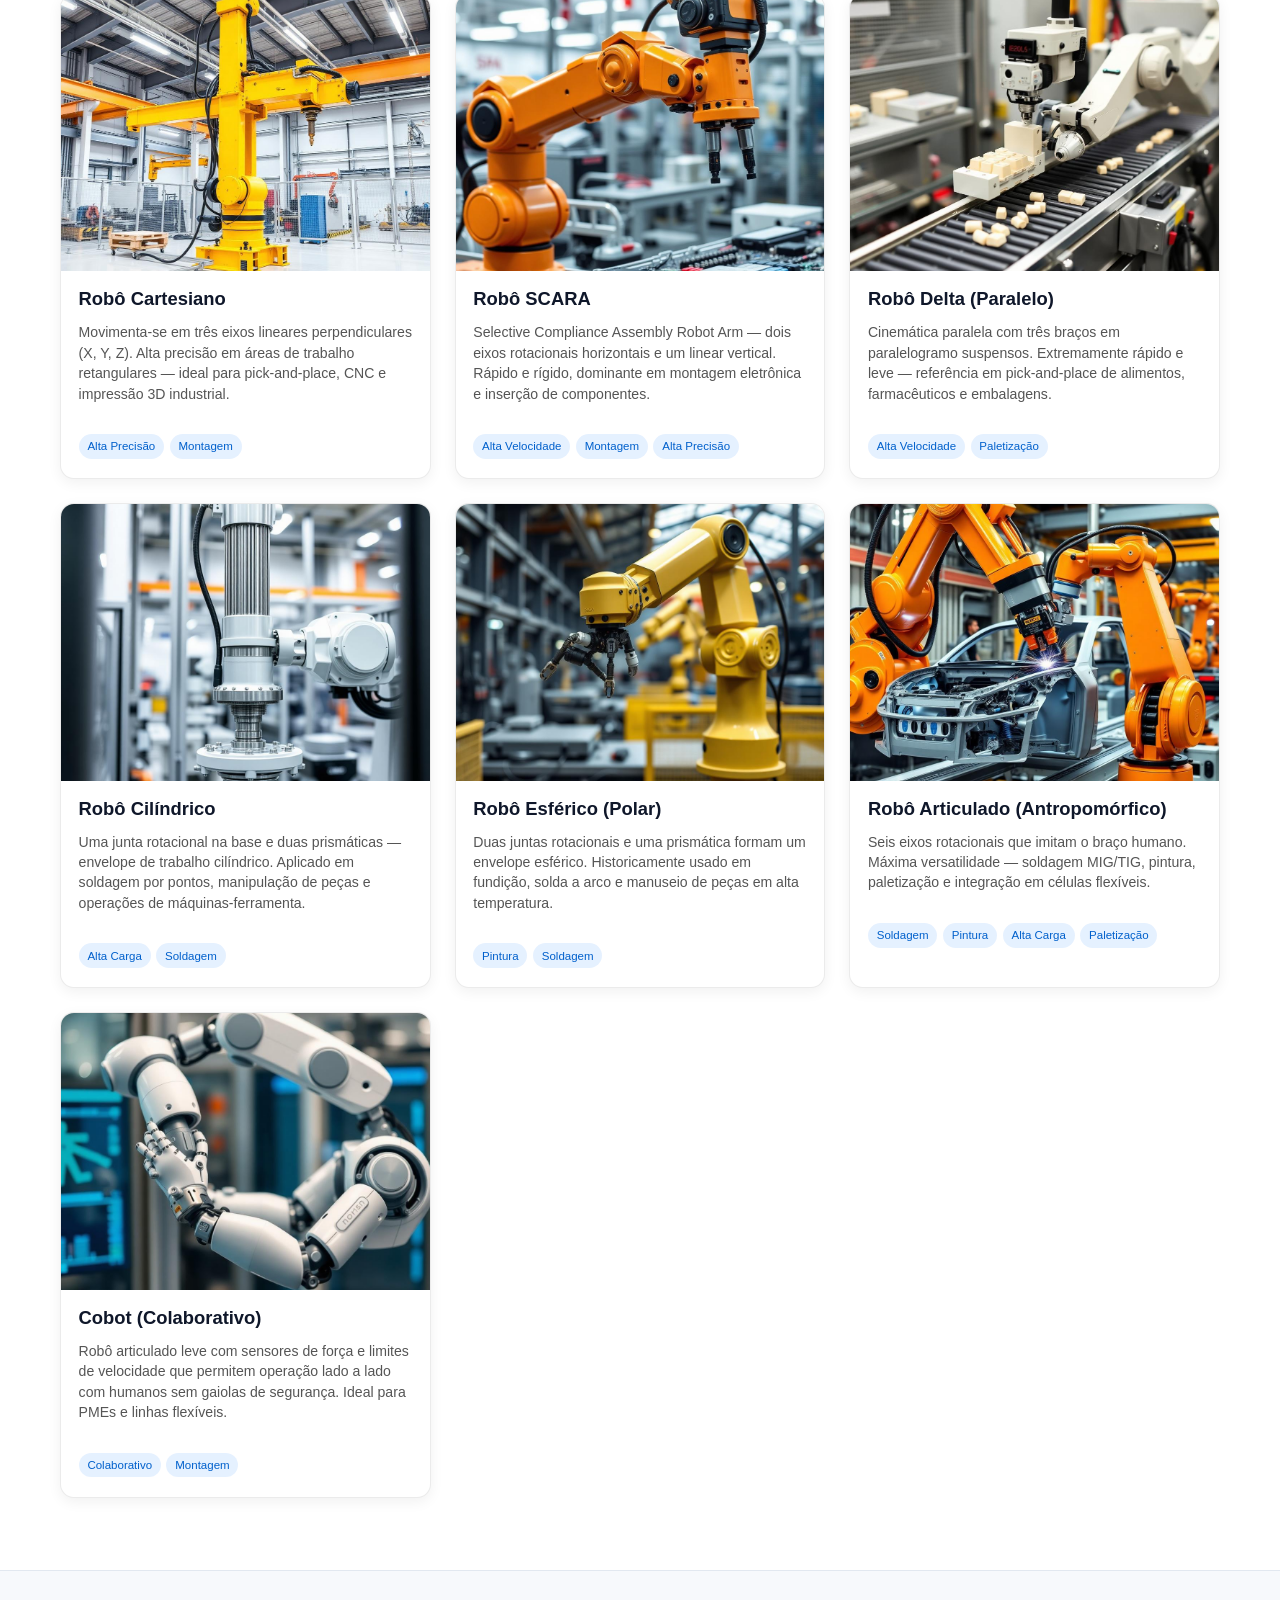
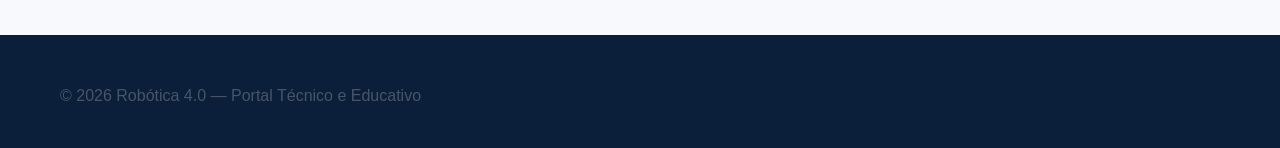
==== commit c39eb912: "resenhudo" ====
--- a/index.html
+++ b/index.html
@@ -35,6 +35,7 @@
         <li><a href="compare.html">Comparação</a></li>
         <li><a href="sensores.html">Sensores IoT</a></li>
         <li><a href="desafios.html">Desafios</a></li>
+        <li><a href="quiz.html">Quiz</a></li>
         <li><a href="about.html">Sobre</a></li>
       </ul>
     </nav>
